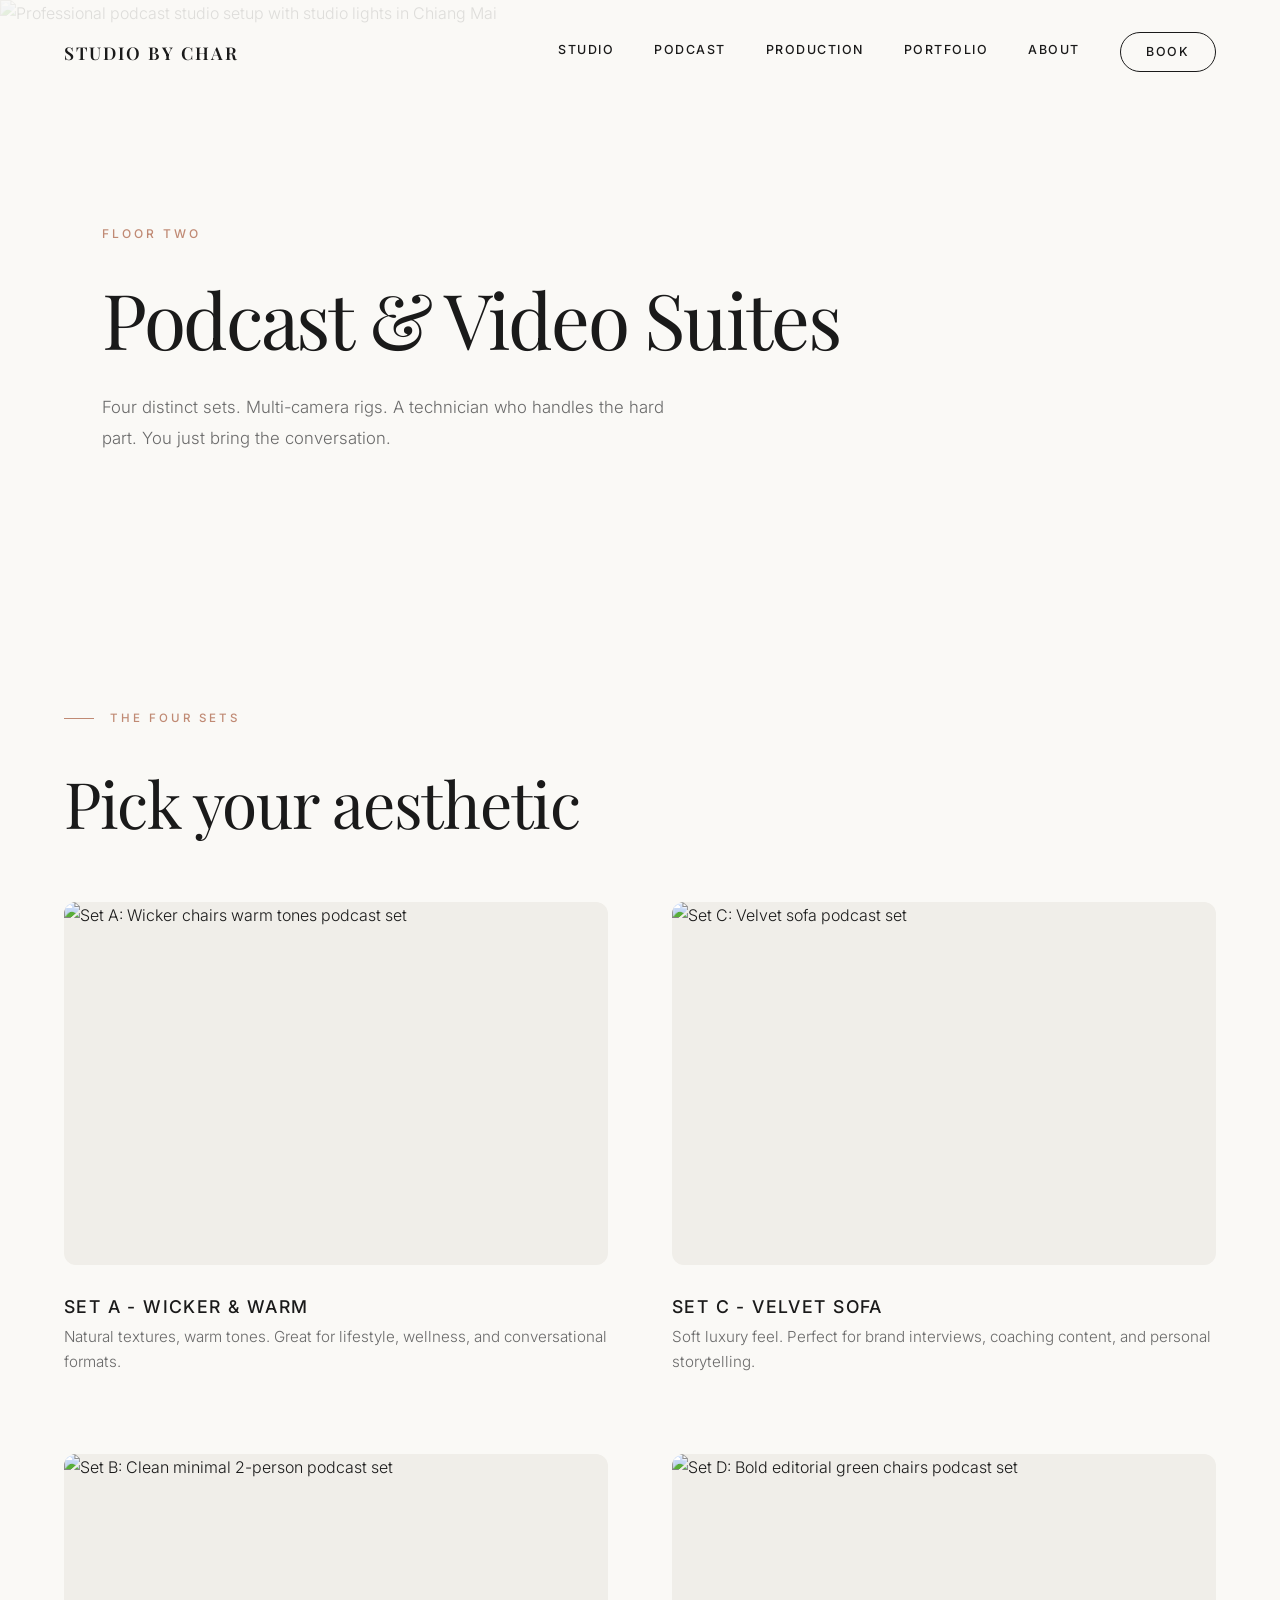
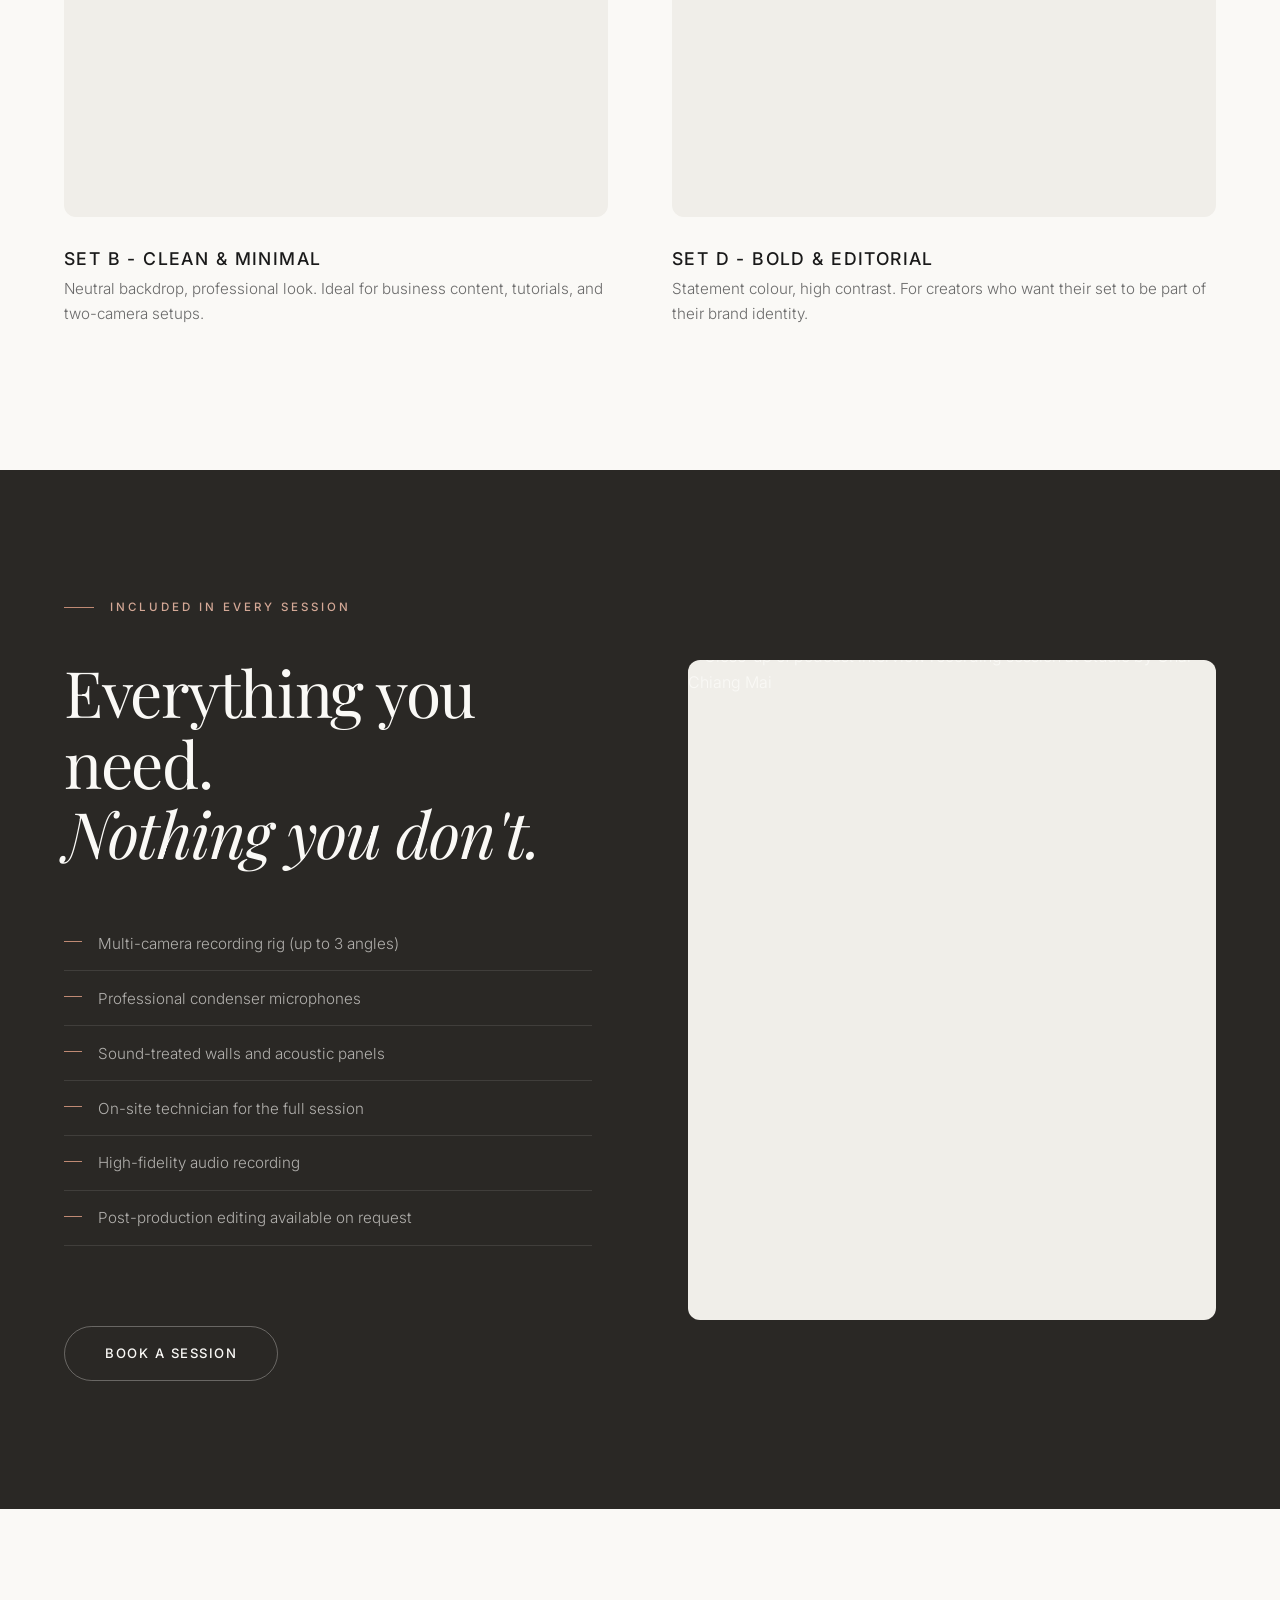
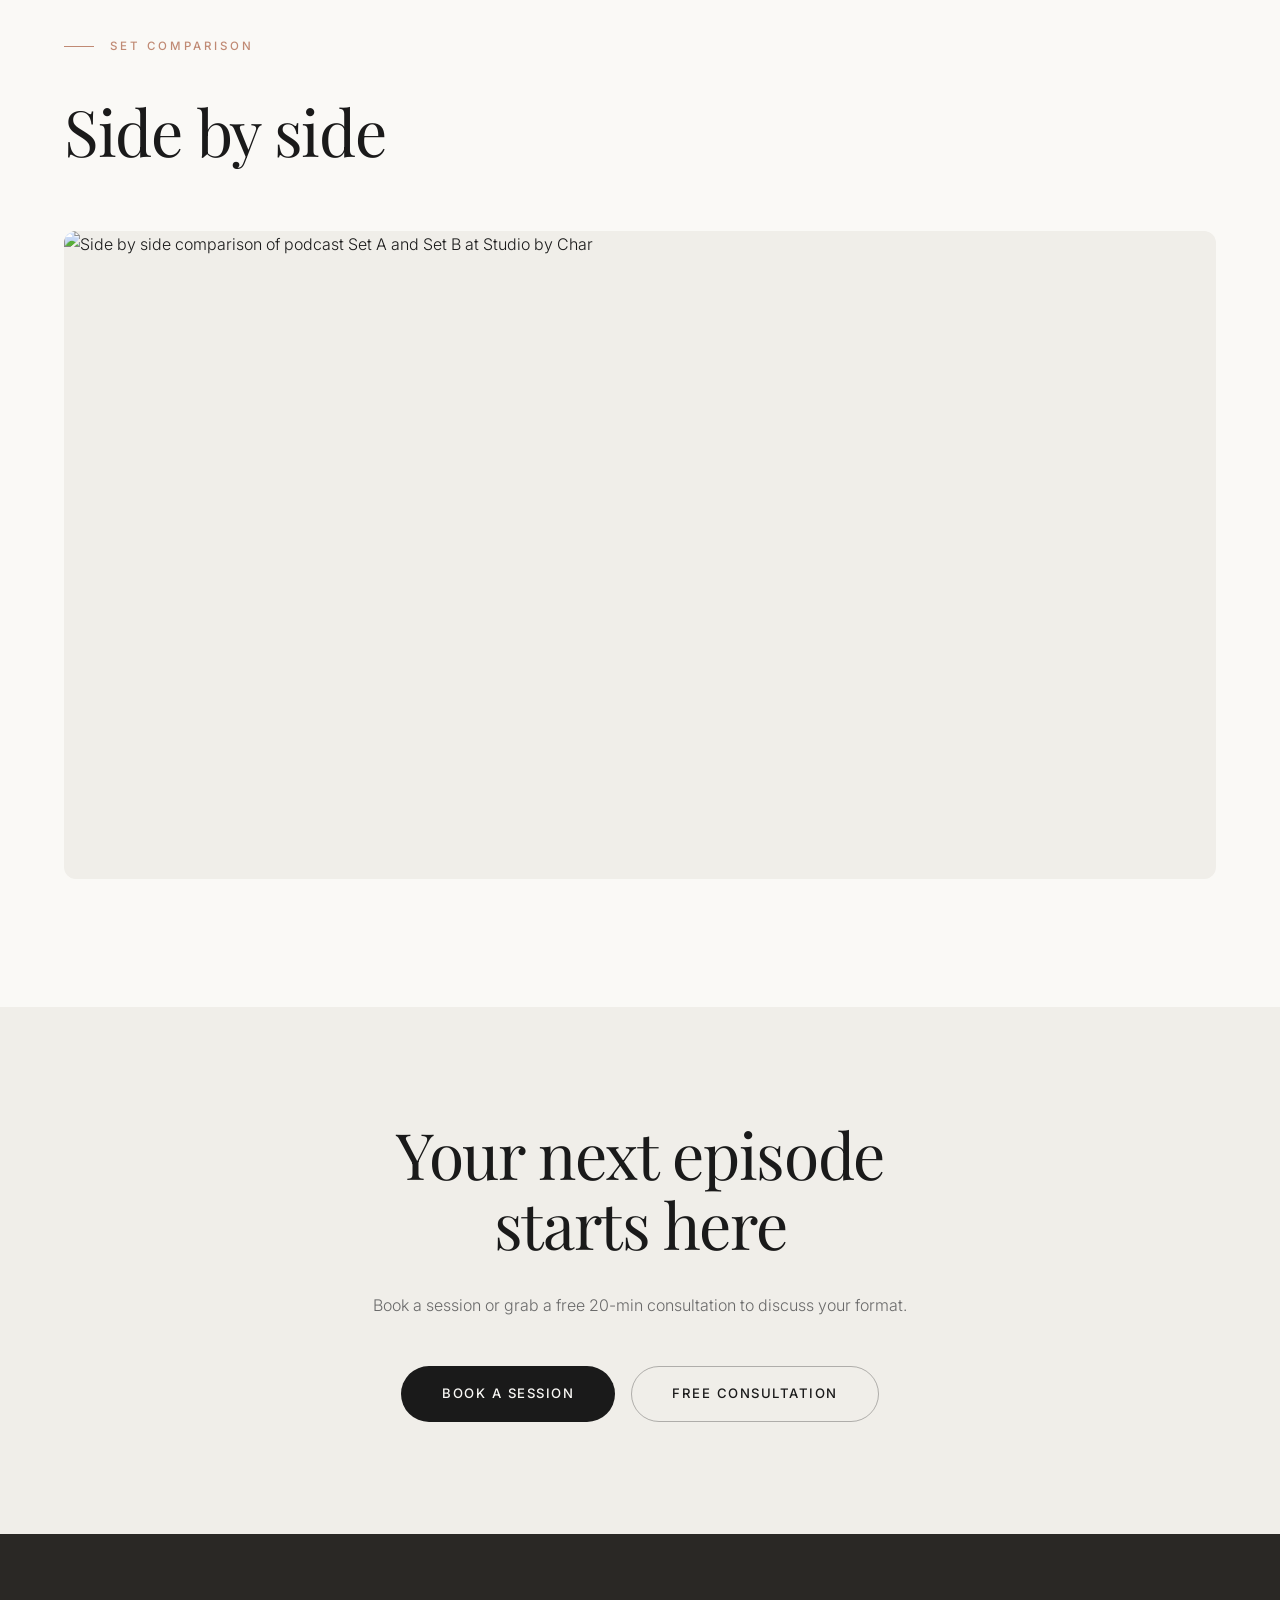
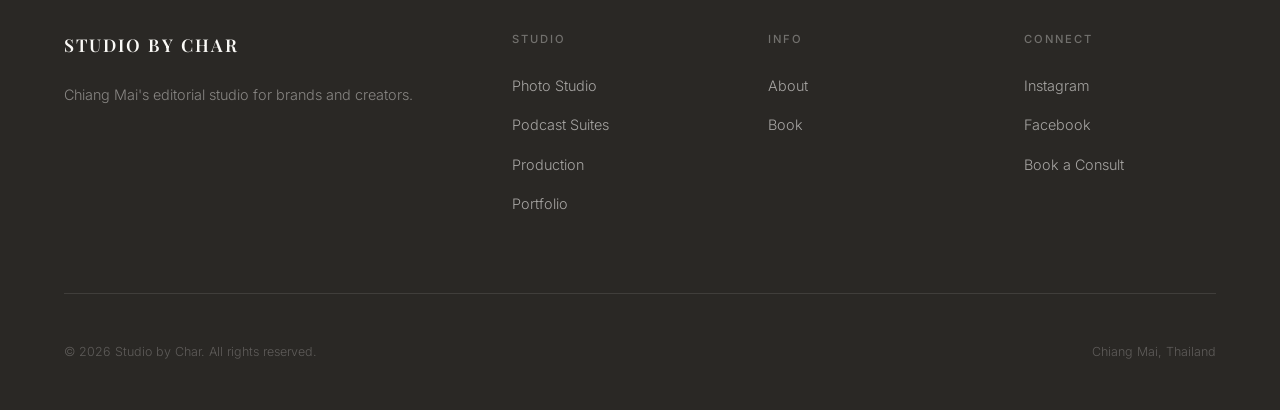
==== pages/podcast-video.html @ 9c03d0d6 "feat: initial studio setup with style and page updates - Enhance CSS styling and visual refinements " ====
<!DOCTYPE html>
<html lang="en">
<head>
    <meta charset="UTF-8">
    <meta name="viewport" content="width=device-width, initial-scale=1.0">
    <title>Podcast Studio Rental Chiang Mai | Studio by Char</title>
    <meta name="description" content="Rent a professional podcast studio in Chiang Mai. Four distinct multi-camera sets, sound-treated rooms, on-site technician. Walk in and record your next episode.">
    <link rel="canonical" href="https://studiobychar.com/pages/podcast-video.html" />
    <meta property="og:title" content="Podcast Studio Rental Chiang Mai | Studio by Char" />
    <meta property="og:description" content="Four distinct multi-camera podcast sets in Chiang Mai. Sound-treated, technician on-site. Walk in and record." />
    <meta property="og:image" content="https://studiobychar.com/images/studiobychar%20studio%20by%20char%20podcast%20setup%20studio%20lights.webp" />
    <meta property="og:url" content="https://studiobychar.com/pages/podcast-video.html" />
    <meta name="twitter:card" content="summary_large_image" />

    <link rel="preconnect" href="https://fonts.googleapis.com">
    <link rel="preconnect" href="https://fonts.gstatic.com" crossorigin>
    <link rel="stylesheet" href="https://fonts.googleapis.com/css2?family=Playfair+Display:ital,wght@0,400;0,500;0,600;0,700;1,400;1,500;1,600&family=Inter:wght@300;400;500;600&display=swap">
    <link rel="stylesheet" href="../css/style.css">
    <link rel="stylesheet" href="../css/chaty-front.min.css">
    <script defer src='https://static.cloudflareinsights.com/beacon.min.js' data-cf-beacon='{"token": "REPLACE_WITH_TOKEN"}'></script>
</head>
<body>

<header id="main-header">
    <div class="container">
        <a href="../index.html" class="logo">Studio by Char</a>
        <button class="hamburger" aria-label="Toggle Navigation" aria-expanded="false">
            <span class="bar"></span><span class="bar"></span><span class="bar"></span>
        </button>
        <nav>
            <a href="studio.html">Studio</a>
            <a href="podcast-video.html">Podcast</a>
            <a href="production-services.html">Production</a>
            <a href="portfolio.html">Portfolio</a>
            <a href="about.html">About</a>
            <a href="book.html" class="nav-cta">Book</a>
        </nav>
    </div>
</header>

<main>

    <!-- Hero -->
    <section class="hero-inner">
        <div class="hero-inner-bg">
            <img src="../images/studiobychar studio by char podcast setup studio lights.webp"
                 alt="Professional podcast studio setup with studio lights in Chiang Mai" width="1920" height="1080">
        </div>
        <div class="container">
            <span class="hero-eyebrow" data-reveal>Floor Two</span>
            <h1 data-reveal>Podcast &amp; Video Suites</h1>
            <p class="muted mt-2" style="max-width:580px; font-size:1.05rem; line-height:1.8;" data-reveal>
                Four distinct sets. Multi-camera rigs. A technician who handles the hard part. You just bring the conversation.
            </p>
        </div>
    </section>

    <!-- Sets overview -->
    <section>
        <div class="container">
            <div class="section-label" data-reveal><span>The Four Sets</span></div>
            <h2 class="mb-4" data-reveal>Pick your aesthetic</h2>
            <div class="grid-2 stagger-children" style="align-items:start; gap:4rem;">
                <div>
                    <div class="img-wrap landscape mb-2">
                        <img src="../images/studiobychar studio by char podcast set a wicker chairs.webp"
                             alt="Set A: Wicker chairs warm tones podcast set" width="900" height="600">
                    </div>
                    <h4 style="margin-bottom:0.5rem;">Set A - Wicker & Warm</h4>
                    <p class="muted" style="font-size:0.95rem;">Natural textures, warm tones. Great for lifestyle, wellness, and conversational formats.</p>
                </div>
                <div>
                    <div class="img-wrap landscape mb-2">
                        <img src="../images/studiobychar studio by char podcast on velvet sofa.webp"
                             alt="Set C: Velvet sofa podcast set" width="900" height="600">
                    </div>
                    <h4 style="margin-bottom:0.5rem;">Set C - Velvet Sofa</h4>
                    <p class="muted" style="font-size:0.95rem;">Soft luxury feel. Perfect for brand interviews, coaching content, and personal storytelling.</p>
                </div>
                <div>
                    <div class="img-wrap landscape mb-2">
                        <img src="../images/studiobychar studio by char podcast set b 2 pax.webp"
                             alt="Set B: Clean minimal 2-person podcast set" width="900" height="600">
                    </div>
                    <h4 style="margin-bottom:0.5rem;">Set B - Clean & Minimal</h4>
                    <p class="muted" style="font-size:0.95rem;">Neutral backdrop, professional look. Ideal for business content, tutorials, and two-camera setups.</p>
                </div>
                <div>
                    <div class="img-wrap landscape mb-2">
                        <img src="../images/studiobychar studio by char podcast set d 2 pax green chairs.webp"
                             alt="Set D: Bold editorial green chairs podcast set" width="900" height="600">
                    </div>
                    <h4 style="margin-bottom:0.5rem;">Set D - Bold & Editorial</h4>
                    <p class="muted" style="font-size:0.95rem;">Statement colour, high contrast. For creators who want their set to be part of their brand identity.</p>
                </div>
            </div>
        </div>
    </section>

    <!-- What's included. Warm dark section -->
    <section class="bg-dark">
        <div class="container">
            <div class="grid-2" style="gap:6rem;">
                <div data-reveal="left">
                    <div class="section-label"><span style="color:var(--accent-lt);">Included in every session</span></div>
                    <h2 style="color:var(--text-inv);">Everything you need.<br><em class="italic">Nothing you don't.</em></h2>
                    <ul class="feature-list mt-3">
                        <li style="border-color:rgba(255,255,255,0.1); color:rgba(250,249,246,0.65);">Multi-camera recording rig (up to 3 angles)</li>
                        <li style="border-color:rgba(255,255,255,0.1); color:rgba(250,249,246,0.65);">Professional condenser microphones</li>
                        <li style="border-color:rgba(255,255,255,0.1); color:rgba(250,249,246,0.65);">Sound-treated walls and acoustic panels</li>
                        <li style="border-color:rgba(255,255,255,0.1); color:rgba(250,249,246,0.65);">On-site technician for the full session</li>
                        <li style="border-color:rgba(255,255,255,0.1); color:rgba(250,249,246,0.65);">High-fidelity audio recording</li>
                        <li style="border-color:rgba(255,255,255,0.1); color:rgba(250,249,246,0.65);">Post-production editing available on request</li>
                    </ul>
                    <a href="book.html" class="btn btn-ghost mt-3">Book a Session</a>
                </div>
                <div class="img-wrap parallax-img portrait" data-reveal="right">
                    <img src="../images/studiobychar studio by char podcast interview closeup.webp"
                         alt="Close-up of podcast interview recording session at Studio by Char Chiang Mai" width="800" height="1000">
                </div>
            </div>
        </div>
    </section>

    <!-- Social proof / set comparison -->
    <section>
        <div class="container">
            <div class="section-label" data-reveal><span>Set Comparison</span></div>
            <h2 class="mb-4" data-reveal>Side by side</h2>
            <div class="img-wrap cinematic" data-reveal="scale">
                <img src="../images/studiobychar studio by char podcast set comparison a vs b.webp"
                     alt="Side by side comparison of podcast Set A and Set B at Studio by Char"
                     width="1600" height="900">
            </div>
        </div>
    </section>

    <!-- CTA -->
    <section class="bg-soft" style="padding: 7rem 0;">
        <div class="container text-center">
            <h2 data-reveal>Your next episode<br>starts here</h2>
            <p class="muted mt-2 mb-3" data-reveal>Book a session or grab a free 20-min consultation to discuss your format.</p>
            <div class="stagger-children" style="display:flex; gap:1rem; justify-content:center; flex-wrap:wrap;">
                <a href="book.html" class="btn btn-primary">Book a Session</a>
                <a href="https://calendly.com/shotbychar/20min" target="_blank" rel="noopener" class="btn btn-outline">Free Consultation</a>
            </div>
        </div>
    </section>

</main>

<footer>
    <div class="container">
        <div class="footer-grid">
            <div>
                <span class="footer-logo">Studio by Char</span>
                <p>Chiang Mai's editorial studio for brands and creators.</p>
            </div>
            <div>
                <div class="footer-heading">Studio</div>
                <ul class="footer-links">
                    <li><a href="studio.html">Photo Studio</a></li>
                    <li><a href="podcast-video.html">Podcast Suites</a></li>
                    <li><a href="production-services.html">Production</a></li>
                    <li><a href="portfolio.html">Portfolio</a></li>
                </ul>
            </div>
            <div>
                <div class="footer-heading">Info</div>
                <ul class="footer-links">
                    <li><a href="about.html">About</a></li>
                    <li><a href="book.html">Book</a></li>
                </ul>
            </div>
            <div>
                <div class="footer-heading">Connect</div>
                <ul class="footer-links">
                    <li><a href="https://www.instagram.com/studioby.char" target="_blank" rel="noopener">Instagram</a></li>
                    <li><a href="https://www.facebook.com/share/1BsJcmAYLn" target="_blank" rel="noopener">Facebook</a></li>
                    <li><a href="book.html">Book a Consult</a></li>
                </ul>
            </div>
        </div>
        <div class="footer-bottom">
            <span>&copy; 2026 Studio by Char. All rights reserved.</span>
            <span>Chiang Mai, Thailand</span>
        </div>
    </div>
</footer>

<script src="../scripts/main.js"></script>
<script src="../scripts/chaty-widget.js"></script>
</body>
</html>
---- css/style.css ----
/* ==========================================================================
   Studio by Char - Editorial Design System 2026
   ========================================================================== */

@import url('https://fonts.googleapis.com/css2?family=Playfair+Display:ital,wght@0,400;0,500;0,600;0,700;1,400;1,500;1,600&family=Inter:wght@300;400;500;600&display=swap');

:root {
    --bg:        #FAF9F6;
    --bg-soft:   #F0EEE9;
    --bg-dark:   #2a2825;
    --text:      #1a1a1a;
    --text-inv:  #FAF9F6;
    --muted:     #6a6a6a;
    --accent:    #C08A74;
    --accent-lt: #d4a896;
    --border:    #e2dfd9;
    --border-dk: rgba(255,255,255,0.1);

    --f-head: 'Playfair Display', serif;
    --f-body: 'Inter', sans-serif;

    --r-sm:  6px;
    --r-md:  12px;
    --r-lg:  24px;
    --r-btn: 30px;

    --ease: cubic-bezier(0.16, 1, 0.3, 1);
    --t-fast: 0.3s var(--ease);
    --t-med:  0.6s var(--ease);
    --t-slow: 1s var(--ease);
}

/* Reset */
*, *::before, *::after { margin: 0; padding: 0; box-sizing: border-box; }

html { scroll-behavior: smooth; }

body {
    font-family: var(--f-body);
    font-weight: 300;
    color: var(--text);
    background: var(--bg);
    line-height: 1.65;
    -webkit-font-smoothing: antialiased;
    overflow-x: hidden;
}

/* ==========================================================================
   Typography
   ========================================================================== */
h1, h2, h3, h4, h5, h6 {
    font-family: var(--f-head);
    font-weight: 400;
    line-height: 1.1;
    color: var(--text);
}

h1 { font-size: clamp(3.5rem, 8vw, 7rem); letter-spacing: -0.03em; }
h2 { font-size: clamp(2.2rem, 5vw, 4rem); letter-spacing: -0.02em; }
h3 { font-size: clamp(1.6rem, 3vw, 2.4rem); }
h4 { font-family: var(--f-body); font-size: 1.1rem; font-weight: 500; letter-spacing: 0.08em; text-transform: uppercase; }

p { margin-bottom: 1rem; }

a { color: inherit; text-decoration: none; transition: color var(--t-fast); }
a:hover { color: var(--accent); }

img { max-width: 100%; height: auto; display: block; }

.serif  { font-family: var(--f-head); }
.italic { font-style: italic; }
.muted  { color: var(--muted); }
.upper  { text-transform: uppercase; letter-spacing: 0.1em; font-size: 0.8rem; font-weight: 500; }
.text-center { text-align: center; }
.text-inv { color: var(--text-inv); }

/* ==========================================================================
   Layout
   ========================================================================== */
.container {
    max-width: 1280px;
    margin: 0 auto;
    padding: 0 5%;
}

.container-narrow {
    max-width: 800px;
    margin: 0 auto;
    padding: 0 5%;
}

section { padding: 8rem 0; }

.bg-soft { background: var(--bg-soft); }
.bg-dark { background: var(--bg-dark); color: var(--text-inv); }
.bg-dark h1, .bg-dark h2, .bg-dark h3, .bg-dark h4 { color: var(--text-inv); }
.bg-dark .muted { color: rgba(250,249,246,0.5); }
.bg-dark a:hover { color: var(--accent-lt); }

/* Grids */
.grid-2 {
    display: grid;
    grid-template-columns: repeat(2, 1fr);
    gap: 5rem;
    align-items: center;
}

.grid-2-asym {
    display: grid;
    grid-template-columns: 1fr 1.4fr;
    gap: 5rem;
    align-items: center;
}

.grid-3 {
    display: grid;
    grid-template-columns: repeat(3, 1fr);
    gap: 3rem;
}

.grid-4 {
    display: grid;
    grid-template-columns: repeat(4, 1fr);
    gap: 2rem;
}

.grid-masonry {
    columns: 3;
    column-gap: 1.5rem;
}

.grid-masonry .masonry-item {
    break-inside: avoid;
    margin-bottom: 1.5rem;
    overflow: hidden;
    border-radius: var(--r-md);
}

/* Spacing helpers */
.mb-1 { margin-bottom: 1rem !important; }
.mb-2 { margin-bottom: 2rem !important; }
.mb-3 { margin-bottom: 3rem !important; }
.mb-4 { margin-bottom: 4rem !important; }
.mt-1 { margin-top: 1rem !important; }
.mt-2 { margin-top: 2rem !important; }
.mt-3 { margin-top: 3rem !important; }

/* ==========================================================================
   Header & Nav
   ========================================================================== */
#main-header {
    position: fixed;
    top: 0; left: 0;
    width: 100%;
    z-index: 200;
    padding: 2rem 0;
    transition: padding var(--t-med), background var(--t-med), border-color var(--t-med);
    border-bottom: 1px solid transparent;
}

#main-header.scrolled {
    padding: 1rem 0;
    background: rgba(250,249,246,0.96);
    backdrop-filter: blur(12px);
    border-bottom: 1px solid var(--border);
}

#main-header .container {
    display: flex;
    justify-content: space-between;
    align-items: center;
}

.logo {
    font-family: var(--f-head);
    font-size: 1.1rem;
    font-weight: 600;
    letter-spacing: 2px;
    text-transform: uppercase;
}

nav { display: flex; gap: 2.5rem; align-items: center; }

nav a {
    font-size: 0.78rem;
    text-transform: uppercase;
    letter-spacing: 1.5px;
    font-weight: 500;
    position: relative;
    padding-bottom: 3px;
}

nav a::after {
    content: '';
    position: absolute;
    bottom: 0; left: 0;
    width: 0; height: 1px;
    background: var(--accent);
    transition: width var(--t-fast);
}

nav a:hover::after { width: 100%; }
nav a:hover { color: var(--text); }

.nav-cta {
    border: 1px solid var(--text);
    padding: 0.55rem 1.6rem;
    border-radius: var(--r-btn);
    font-size: 0.78rem;
    text-transform: uppercase;
    letter-spacing: 1.5px;
    font-weight: 500;
    transition: background var(--t-fast), color var(--t-fast);
}

.nav-cta:hover { background: var(--text); color: var(--bg); }
.nav-cta::after { display: none !important; }

/* Mobile hamburger */
.hamburger {
    display: none;
    flex-direction: column;
    gap: 5px;
    background: none;
    border: none;
    cursor: pointer;
    z-index: 201;
    padding: 4px;
}

.hamburger .bar {
    width: 24px; height: 1.5px;
    background: var(--text);
    transition: all var(--t-fast);
    display: block;
}

/* ==========================================================================
   Buttons
   ========================================================================== */
.btn {
    display: inline-flex;
    align-items: center;
    gap: 0.6rem;
    padding: 1rem 2.5rem;
    border-radius: var(--r-btn);
    font-family: var(--f-body);
    font-size: 0.82rem;
    font-weight: 500;
    text-transform: uppercase;
    letter-spacing: 1.5px;
    cursor: pointer;
    transition: all var(--t-fast);
    border: 1px solid transparent;
    white-space: nowrap;
}

.btn-primary { background: var(--text); color: var(--bg); }
.btn-primary:hover { background: var(--accent); color: #fff; transform: translateY(-2px); }

.btn-outline { border-color: rgba(26,26,26,0.3); color: var(--text); }
.btn-outline:hover { border-color: var(--text); background: var(--text); color: var(--bg); transform: translateY(-2px); }

.btn-ghost { border-color: rgba(250,249,246,0.3); color: var(--text-inv); }
.btn-ghost:hover { background: rgba(250,249,246,0.1); border-color: rgba(250,249,246,0.6); transform: translateY(-2px); }

.btn-accent { background: var(--accent); color: #fff; }
.btn-accent:hover { background: #a8705a; transform: translateY(-2px); }

/* ==========================================================================
   Image containers
   ========================================================================== */
.img-wrap {
    overflow: hidden;
    border-radius: var(--r-md);
    background: var(--bg-soft);
}

.img-wrap img {
    width: 100%; height: 100%;
    object-fit: cover;
    transition: transform 0.9s var(--ease);
}

.img-wrap:hover img { transform: scale(1.04); }

.portrait  { aspect-ratio: 4/5; }
.landscape { aspect-ratio: 3/2; }
.square    { aspect-ratio: 1/1; }
.cinematic { aspect-ratio: 16/9; }
.tall      { aspect-ratio: 2/3; }

/* Full bleed image break */
.img-full {
    width: 100%;
    height: 65vh;
    overflow: hidden;
    position: relative;
}

.img-full img {
    width: 100%; height: 100%;
    object-fit: cover;
}

/* ==========================================================================
   Hero - Homepage
   ========================================================================== */
.hero-home {
    min-height: 100vh;
    display: grid;
    grid-template-columns: 1fr 1fr;
    align-items: stretch;
    position: relative;
    padding-top: 80px;
}

.hero-home-left {
    display: flex;
    flex-direction: column;
    justify-content: center;
    padding: 6rem 5% 6rem calc(8% + 40px);
    position: relative;
    z-index: 2;
}

.hero-home-right {
    position: relative;
    overflow: hidden;
}

.hero-home-right img {
    width: 100%; height: 100%;
    object-fit: cover;
}

.hero-eyebrow {
    font-family: var(--f-body);
    font-size: 0.75rem;
    font-weight: 500;
    text-transform: uppercase;
    letter-spacing: 3px;
    color: var(--accent);
    margin-bottom: 2rem;
    display: block;
}

.hero-home h1 {
    font-size: clamp(3.5rem, 6vw, 6rem);
    line-height: 1.0;
    margin-bottom: 2.5rem;
}

.hero-home h1 em {
    font-style: italic;
    color: var(--accent);
}

.hero-scroll-hint {
    position: absolute;
    bottom: 3rem;
    left: calc(8% + 40px);
    display: flex;
    align-items: center;
    gap: 1rem;
    font-size: 0.72rem;
    text-transform: uppercase;
    letter-spacing: 2px;
    color: var(--muted);
}

.hero-scroll-hint::before {
    content: '';
    width: 40px; height: 1px;
    background: var(--accent);
}

/* ==========================================================================
   Hero - Inner Pages
   ========================================================================== */
.hero-inner {
    padding: 14rem 0 7rem calc(0% + 40px);
    position: relative;
    overflow: hidden;
}

.hero-inner-bg {
    position: absolute;
    inset: 0;
    z-index: 0;
}

.hero-inner-bg img {
    width: 100%; height: 100%;
    object-fit: cover;
    opacity: 0.12;
}

.hero-inner .container { position: relative; z-index: 1; }

.hero-inner h1 { font-size: clamp(3rem, 6vw, 5.5rem); }

/* ==========================================================================
   Editorial Components
   ========================================================================== */
.editorial-pull {
    font-family: var(--f-head);
    font-size: clamp(1.4rem, 2.5vw, 2rem);
    font-style: italic;
    line-height: 1.4;
    color: var(--text);
    border-left: 2px solid var(--accent);
    padding-left: 1.5rem;
    margin: 2.5rem 0;
}

.section-label {
    display: flex;
    align-items: center;
    gap: 1rem;
    margin-bottom: 2.5rem;
}

.section-label::before {
    content: '';
    width: 30px; height: 1px;
    background: var(--accent);
}

.section-label span {
    font-size: 0.72rem;
    text-transform: uppercase;
    letter-spacing: 3px;
    color: var(--accent);
    font-weight: 500;
}

/* Stats row */
.stats-row {
    display: grid;
    grid-template-columns: repeat(4, 1fr);
    gap: 2rem;
    padding: 5rem 0;
    border-top: 1px solid var(--border);
    border-bottom: 1px solid var(--border);
}

.stat-item { text-align: center; }

.stat-number {
    font-family: var(--f-head);
    font-size: clamp(2.5rem, 5vw, 4rem);
    font-weight: 600;
    line-height: 1;
    margin-bottom: 0.5rem;
    color: var(--text);
}

.stat-label {
    font-size: 0.72rem;
    text-transform: uppercase;
    letter-spacing: 2px;
    color: var(--muted);
}

/* Feature list */
.feature-list { list-style: none; margin: 2rem 0; }

.feature-list li {
    padding: 0.9rem 0;
    border-bottom: 1px solid var(--border);
    display: flex;
    align-items: flex-start;
    gap: 1rem;
    font-size: 0.95rem;
    color: var(--muted);
}

.feature-list li::before {
    content: '';
    width: 18px; height: 1px;
    background: var(--accent);
    margin-top: 0.65rem;
    flex-shrink: 0;
}

/* Service cards */
.service-card {
    padding: 2.5rem;
    border: 1px solid var(--border);
    border-radius: var(--r-md);
    transition: border-color var(--t-fast), box-shadow var(--t-fast), transform var(--t-fast);
}

.service-card:hover {
    border-color: var(--accent);
    box-shadow: 0 20px 50px rgba(0,0,0,0.06);
    transform: translateY(-4px);
}

.service-card .service-num {
    font-family: var(--f-head);
    font-size: 2.8rem;
    font-weight: 600;
    color: var(--border);
    line-height: 1;
    margin-bottom: 1.5rem;
    transition: color var(--t-fast);
}

.service-card:hover .service-num { color: var(--accent); }

/* ==========================================================================
   Bento Grid (Homepage "What gets made here")
   ========================================================================== */
.bento-grid {
    display: grid;
    grid-template-columns: 2fr 1fr 1fr;
    grid-template-rows: 280px 220px;
    gap: 0.75rem;
    border-radius: var(--r-lg);
    overflow: hidden;
}

.bento-cell {
    border-radius: var(--r-md);
    overflow: hidden;
    position: relative;
}

.bento-cell img {
    position: absolute;
    inset: 0;
    width: 100%;
    height: 100%;
    object-fit: cover;
    transition: transform 0.9s var(--ease);
}

.bento-cell:hover img { transform: scale(1.05); }

/* Cell positions */
.bento-a { grid-column: 1; grid-row: 1 / 3; }   /* tall left */
.bento-b { grid-column: 2; grid-row: 1; }         /* top mid */
.bento-c { grid-column: 3; grid-row: 1; }         /* top right */
.bento-d { grid-column: 2; grid-row: 2; }         /* bottom mid */
.bento-e { grid-column: 3; grid-row: 2; }         /* bottom right */
.bento-f { display: none; }                        /* hidden - reserved for larger breakpoint */

@media (min-width: 1100px) {
    .bento-grid {
        grid-template-columns: 1.8fr 1fr 1fr 1fr;
        grid-template-rows: 260px 200px;
    }
    .bento-a { grid-column: 1; grid-row: 1 / 3; }
    .bento-b { grid-column: 2; grid-row: 1; }
    .bento-c { grid-column: 3; grid-row: 1; }
    .bento-f { display: block; grid-column: 2 / 4; grid-row: 2; }
    .bento-d { grid-column: 4; grid-row: 1; }
    .bento-e { grid-column: 4; grid-row: 2; }
}

@media (max-width: 640px) {
    .bento-grid {
        grid-template-columns: 1fr 1fr;
        grid-template-rows: 200px 160px 160px;
    }
    .bento-a { grid-column: 1 / 3; grid-row: 1; }
    .bento-b { grid-column: 1; grid-row: 2; }
    .bento-c { grid-column: 2; grid-row: 2; }
    .bento-d { grid-column: 1; grid-row: 3; }
    .bento-e { grid-column: 2; grid-row: 3; }
}

/* ==========================================================================
   Portfolio / Gallery
   ========================================================================== */
.gallery-editorial {
    display: grid;
    grid-template-columns: repeat(12, 1fr);
    grid-template-rows: 320px 240px 200px;
    gap: 1rem;
}

.gallery-editorial .g-item {
    overflow: hidden;
    border-radius: var(--r-sm);
    position: relative;
}

.gallery-editorial .g-item img {
    width: 100%; height: 100%;
    object-fit: cover;
    transition: transform 0.9s var(--ease);
    position: absolute;
    inset: 0;
}

.gallery-editorial .g-item:hover img { transform: scale(1.06); }

/* Explicit positions for reliable rendering */
.g-wide    { grid-column: 1 / 9;  grid-row: 1 / 3; }
.g-tall    { grid-column: 9 / 13; grid-row: 1 / 4; }
.g-medium  { grid-column: 1 / 5;  grid-row: 3 / 4; }
.g-small   { grid-column: 5 / 9;  grid-row: 3 / 4; }
.g-feature { grid-column: 1 / 13; grid-row: 1 / 2; }

@media (max-width: 768px) {
    .gallery-editorial {
        grid-template-columns: 1fr 1fr;
        grid-template-rows: auto;
        grid-auto-rows: 200px;
    }
    .g-wide, .g-tall, .g-medium, .g-small, .g-feature {
        grid-column: span 1;
        grid-row: span 1;
    }
}

/* ==========================================================================
   Booking Layout
   ========================================================================== */
.booking-split {
    display: grid;
    grid-template-columns: 1fr 1fr;
    min-height: 90vh;
}

.booking-left {
    background: var(--bg-dark);
    padding: 8rem 6% 8rem calc(6% + 40px);
    display: flex;
    flex-direction: column;
    justify-content: center;
    color: var(--text-inv);
}

.booking-left h2 { color: var(--text-inv); }

.booking-right {
    padding: 8rem 6%;
    background: var(--bg);
    display: flex;
    flex-direction: column;
    justify-content: center;
}

/* Forms */
.form-group { margin-bottom: 1.5rem; }

.form-group label {
    display: block;
    font-size: 0.72rem;
    text-transform: uppercase;
    letter-spacing: 1.5px;
    font-weight: 500;
    color: var(--muted);
    margin-bottom: 0.5rem;
}

.form-control {
    width: 100%;
    padding: 0.9rem 1.2rem;
    background: transparent;
    border: 1px solid var(--border);
    border-radius: var(--r-sm);
    font-family: var(--f-body);
    font-size: 0.95rem;
    color: var(--text);
    transition: border-color var(--t-fast);
    outline: none;
    appearance: none;
}

.form-control:focus { border-color: var(--accent); }

select.form-control { cursor: pointer; }

textarea.form-control { resize: vertical; min-height: 120px; }

/* ==========================================================================
   Footer
   ========================================================================== */
footer {
    background: var(--bg-dark);
    color: var(--text-inv);
    padding: 6rem 0 3rem;
}

.footer-grid {
    display: grid;
    grid-template-columns: 2fr 1fr 1fr 1fr;
    gap: 4rem;
    padding-bottom: 4rem;
    border-bottom: 1px solid var(--border-dk);
    margin-bottom: 3rem;
}

.footer-logo {
    font-family: var(--f-head);
    font-size: 1.1rem;
    font-weight: 600;
    letter-spacing: 2px;
    text-transform: uppercase;
    color: var(--text-inv);
    margin-bottom: 1.5rem;
    display: block;
}

footer p { color: rgba(250,249,246,0.45); font-size: 0.9rem; }

.footer-heading {
    font-family: var(--f-body);
    font-size: 0.7rem;
    text-transform: uppercase;
    letter-spacing: 2px;
    font-weight: 500;
    color: rgba(250,249,246,0.35);
    margin-bottom: 1.5rem;
}

.footer-links { list-style: none; }
.footer-links li { margin-bottom: 0.8rem; }

.footer-links a {
    color: rgba(250,249,246,0.6);
    font-size: 0.9rem;
    transition: color var(--t-fast);
}

.footer-links a:hover { color: var(--accent-lt); }

.footer-bottom {
    display: flex;
    justify-content: space-between;
    align-items: center;
    color: rgba(250,249,246,0.25);
    font-size: 0.78rem;
}

/* ==========================================================================
   Scroll Animations
   ========================================================================== */
[data-reveal] {
    opacity: 0;
    transform: translateY(28px);
    transition: opacity 0.8s var(--ease), transform 0.8s var(--ease);
}

[data-reveal="left"]  { transform: translateX(-28px); }
[data-reveal="right"] { transform: translateX(28px); }
[data-reveal="scale"] { transform: scale(0.96); opacity: 0; }

[data-reveal].revealed {
    opacity: 1;
    transform: none;
}

.stagger-children > * {
    opacity: 0;
    transform: translateY(20px);
    transition: opacity 0.6s var(--ease), transform 0.6s var(--ease);
}

.stagger-children.revealed > *:nth-child(1) { transition-delay: 0s; }
.stagger-children.revealed > *:nth-child(2) { transition-delay: 0.1s; }
.stagger-children.revealed > *:nth-child(3) { transition-delay: 0.2s; }
.stagger-children.revealed > *:nth-child(4) { transition-delay: 0.3s; }
.stagger-children.revealed > *:nth-child(5) { transition-delay: 0.4s; }
.stagger-children.revealed > *:nth-child(6) { transition-delay: 0.5s; }

.stagger-children.revealed > * {
    opacity: 1;
    transform: none;
}

/* Parallax wrapper */
.parallax-img { overflow: hidden; }
.parallax-img img { will-change: transform; }

/* ==========================================================================
   Responsive
   ========================================================================== */
@media (max-width: 1024px) {
    .grid-4 { grid-template-columns: repeat(2, 1fr); }
    .grid-2-asym { grid-template-columns: 1fr; }
    .footer-grid { grid-template-columns: 1fr 1fr; gap: 3rem; }
    .stats-row { grid-template-columns: repeat(2, 1fr); }
    .gallery-editorial { grid-auto-rows: 60px; }
}

@media (max-width: 768px) {
    section { padding: 5rem 0; }
    h1 { font-size: clamp(2.8rem, 10vw, 4rem); }

    .hero-home { grid-template-columns: 1fr; min-height: auto; }
    .hero-home-left { padding: 10rem 5% 4rem; }
    .hero-home-right { height: 65vw; }

    .grid-2, .grid-3 { grid-template-columns: 1fr; gap: 3rem; }
    .grid-masonry { columns: 2; }

    .booking-split { grid-template-columns: 1fr; }
    .booking-left { padding: 8rem 5% 4rem; min-height: auto; }
    .booking-right { padding: 4rem 5% 6rem; }

    .hamburger { display: flex; }

    nav {
        position: fixed;
        top: 0; right: -100%;
        width: 75%;
        height: 100vh;
        background: var(--bg);
        flex-direction: column;
        justify-content: center;
        align-items: center;
        gap: 2rem;
        transition: right var(--t-med);
        box-shadow: -10px 0 40px rgba(0,0,0,0.08);
        z-index: 200;
    }

    nav.open { right: 0; }
    nav a::after { display: none; }

    .footer-grid { grid-template-columns: 1fr; gap: 2.5rem; }
    .footer-bottom { flex-direction: column; gap: 1rem; text-align: center; }
    .gallery-editorial { grid-auto-rows: 50px; }
    .hero-inner { padding: 10rem 0 5rem; }
}

@media (max-width: 480px) {
    .grid-4 { grid-template-columns: 1fr; }
    .grid-masonry { columns: 1; }
    .hero-home-right { height: 80vw; }
    .stats-row { grid-template-columns: repeat(2, 1fr); }
    .gallery-editorial { display: grid; grid-template-columns: 1fr 1fr; grid-auto-rows: auto; }
    .g-wide, .g-tall, .g-medium, .g-small, .g-feature { grid-column: span 1; grid-row: span 1; aspect-ratio: 1; }
}
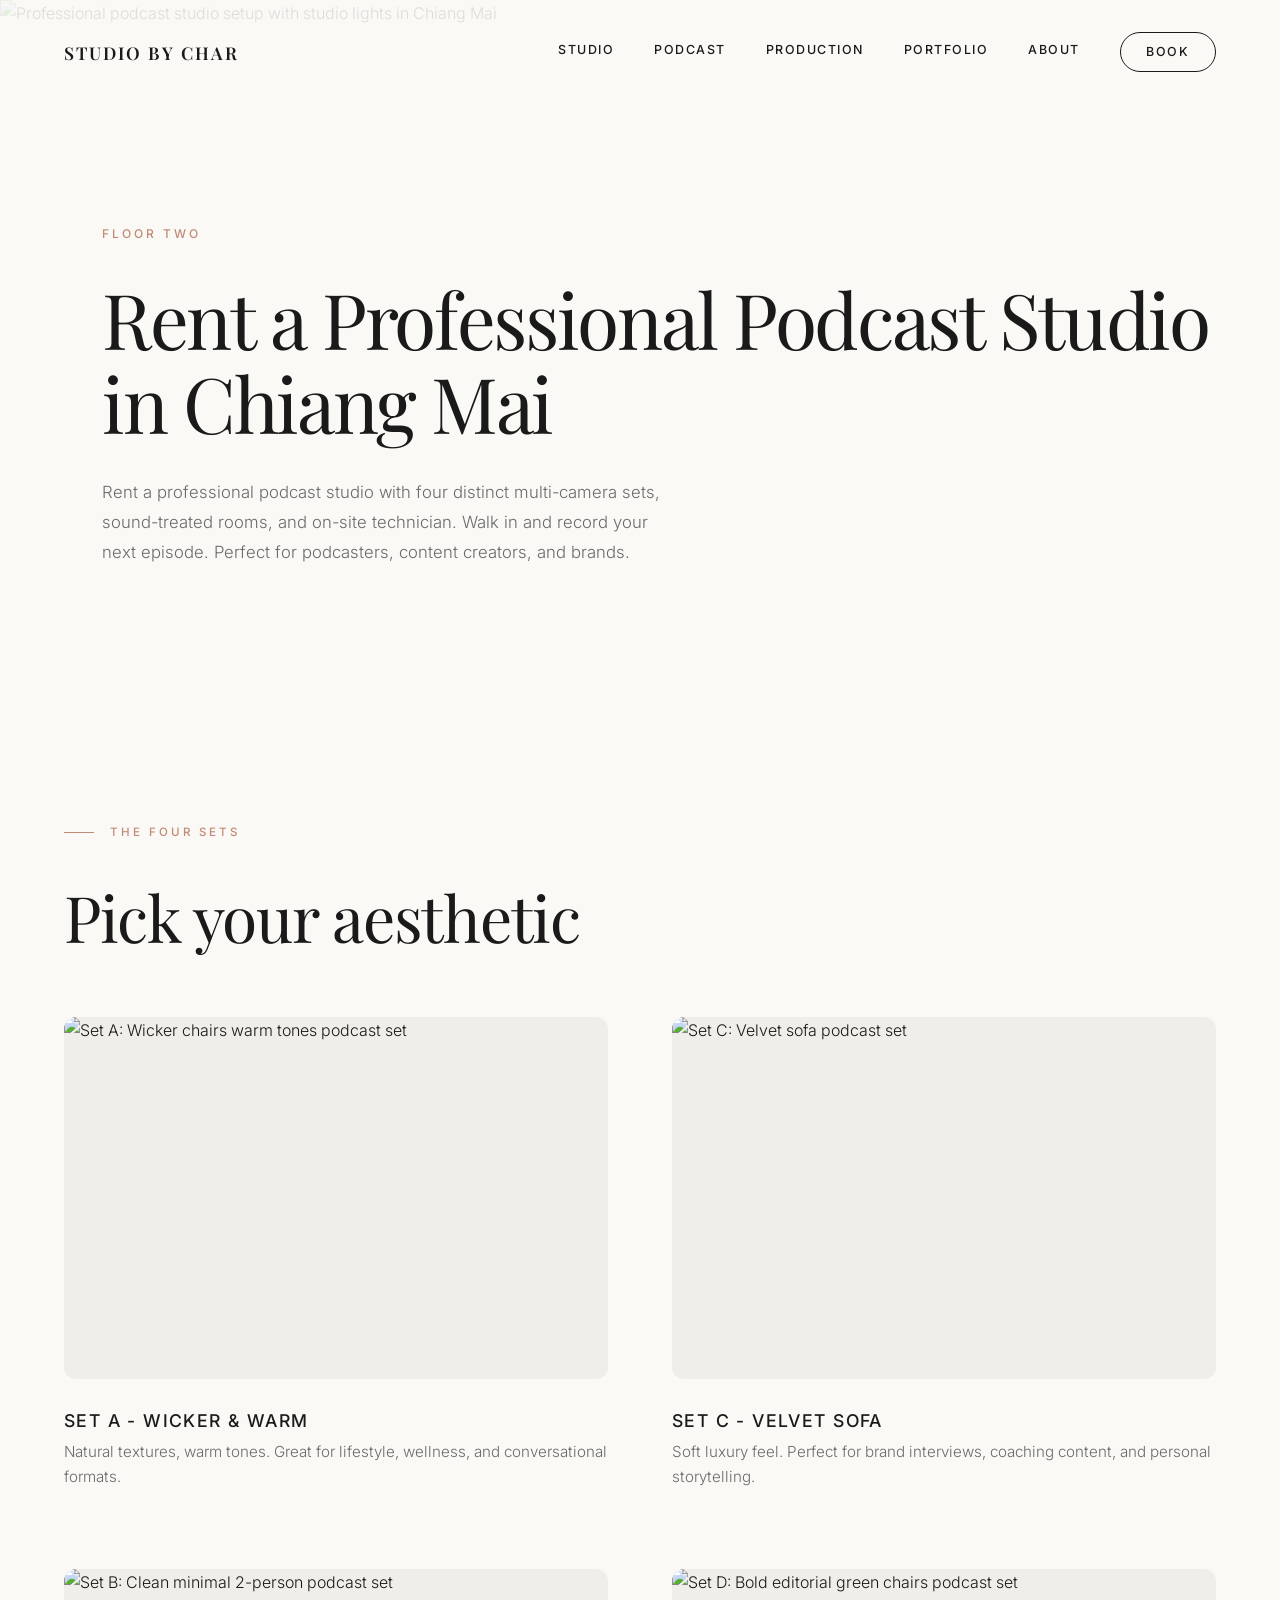
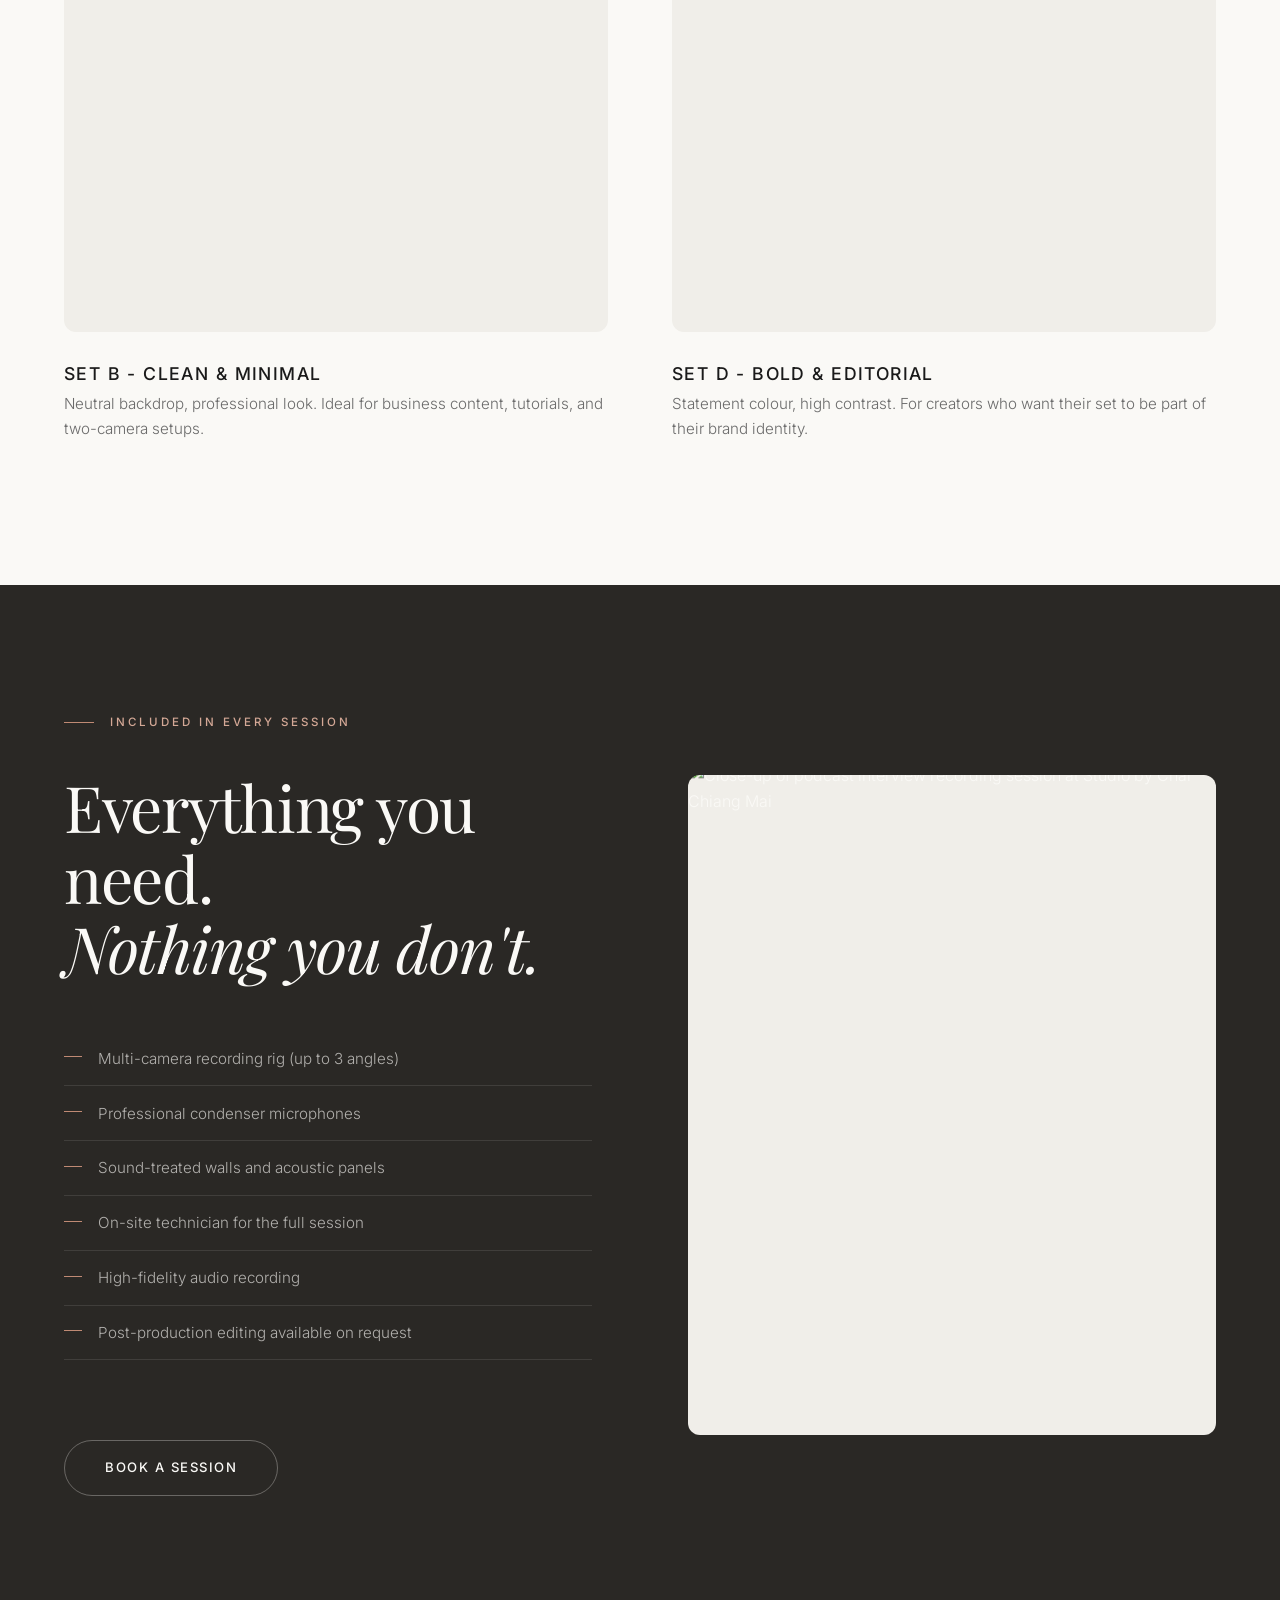
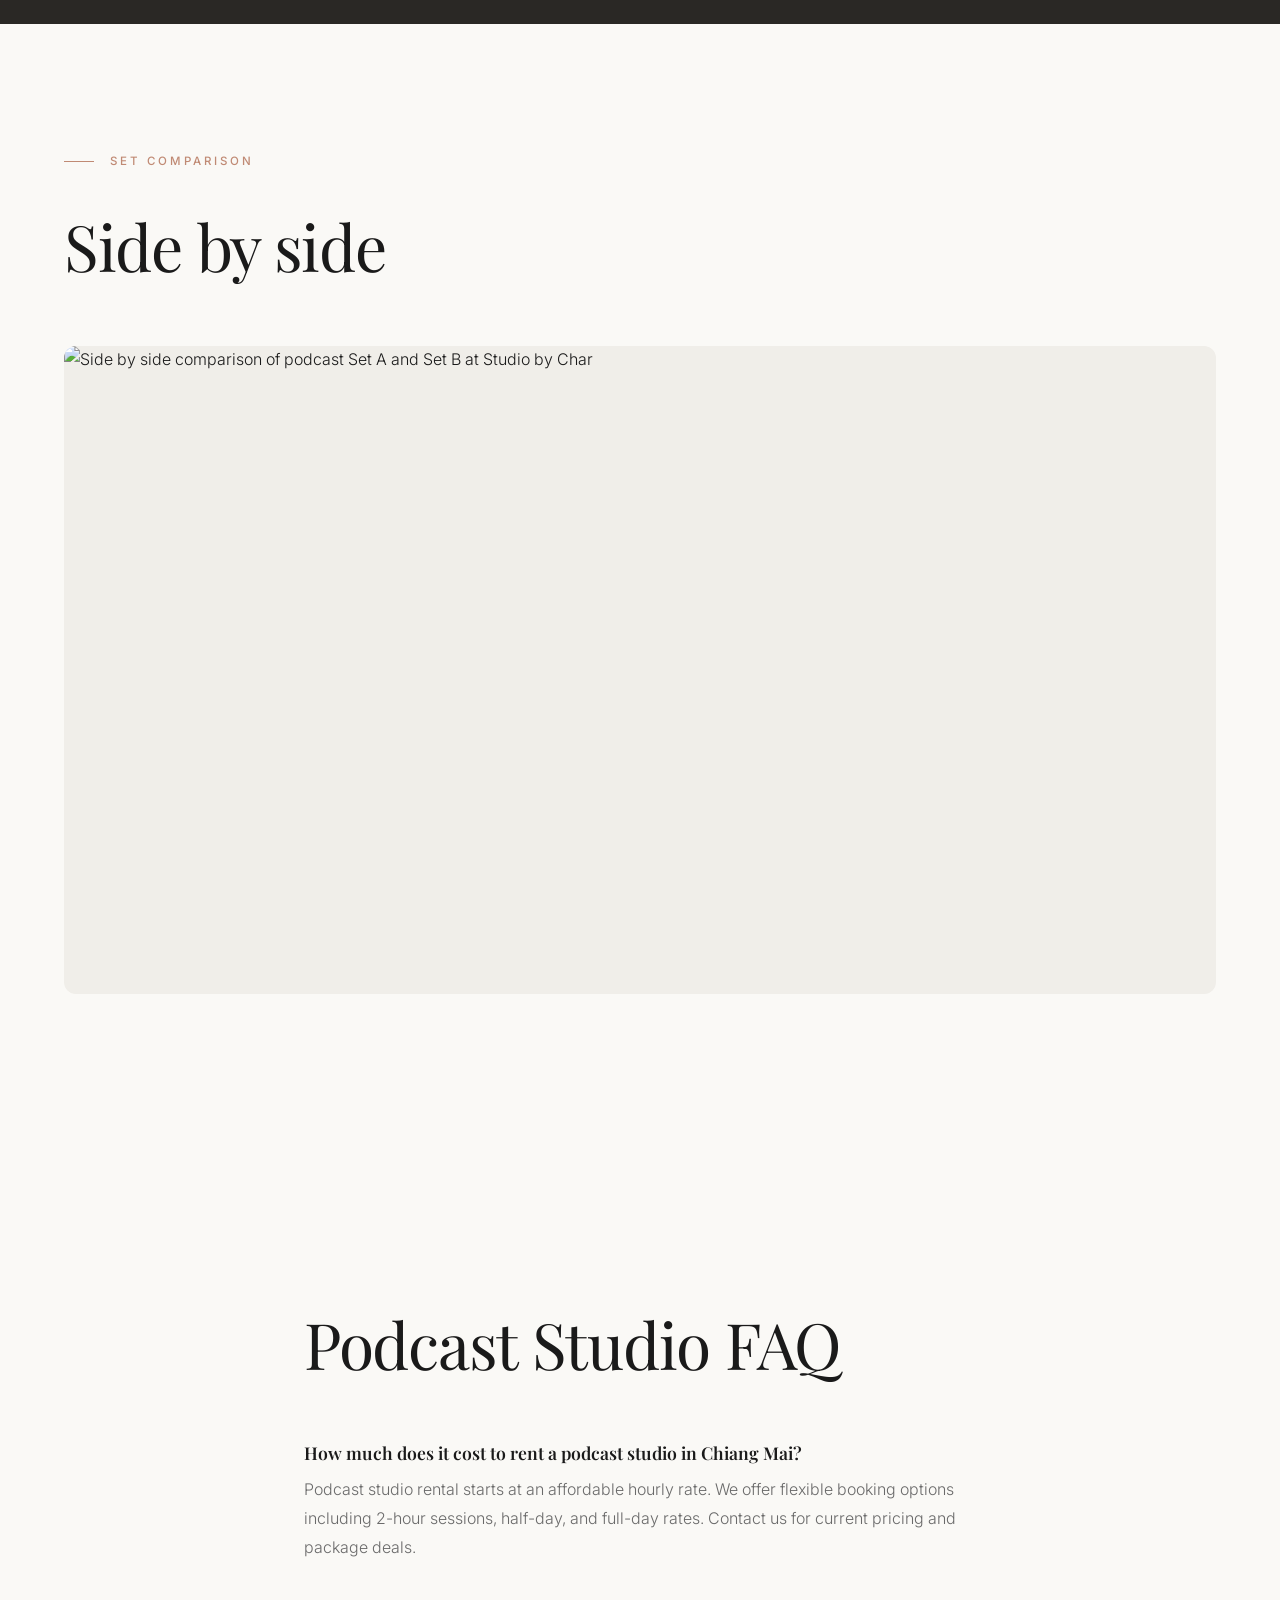
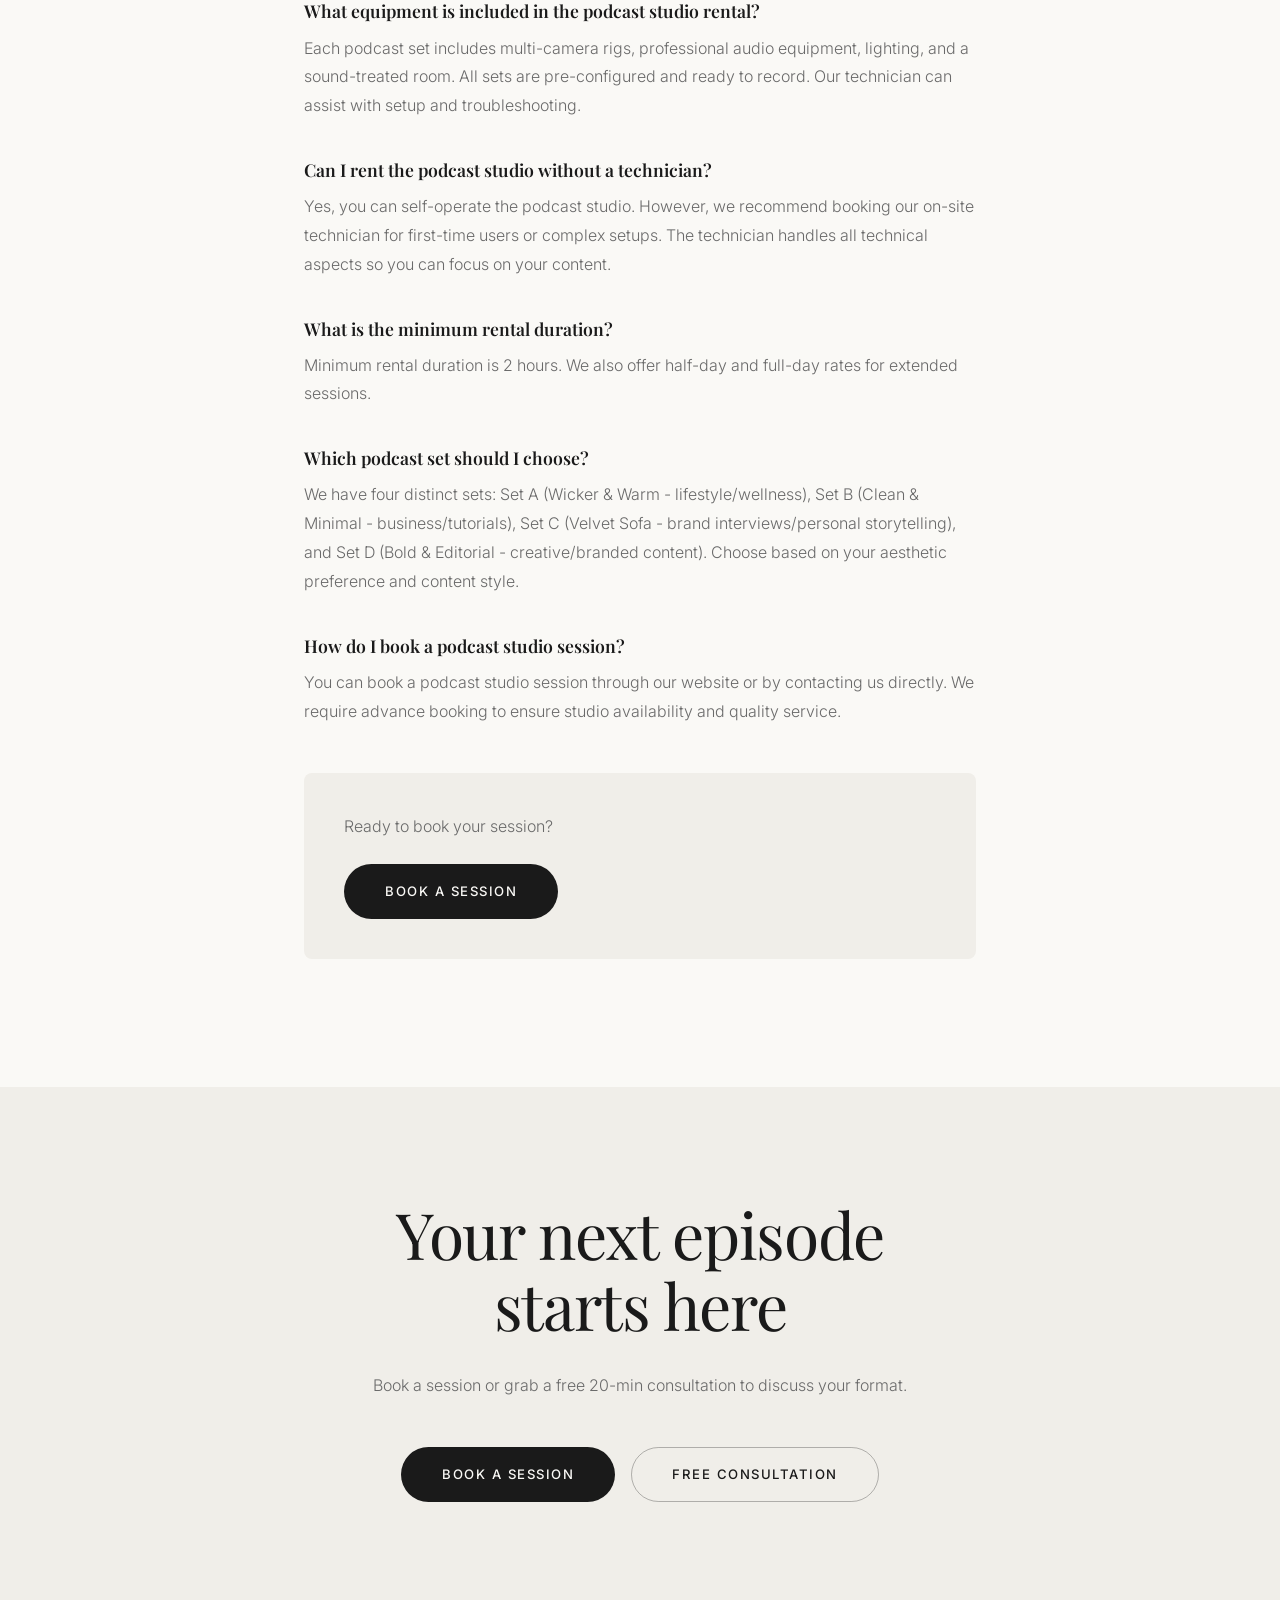
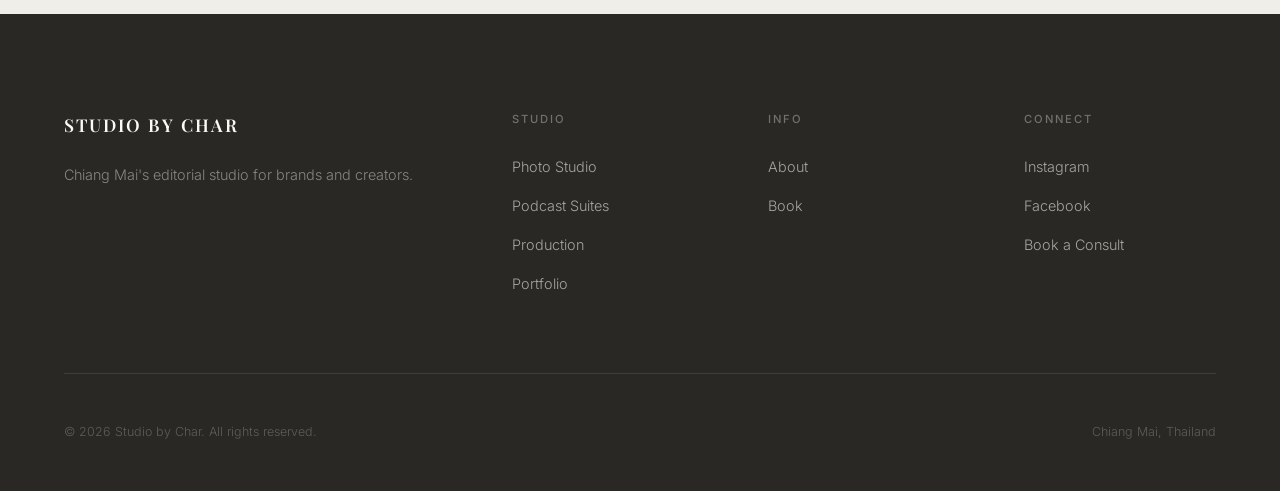
==== commit 0f5dd49c: "SEO optimization: Complete keyword targeting and schema markup - Optimized all title tags with prima" ====
--- a/pages/podcast-video.html
+++ b/pages/podcast-video.html
@@ -3,14 +3,109 @@
 <head>
     <meta charset="UTF-8">
     <meta name="viewport" content="width=device-width, initial-scale=1.0">
-    <title>Podcast Studio Rental Chiang Mai | Studio by Char</title>
-    <meta name="description" content="Rent a professional podcast studio in Chiang Mai. Four distinct multi-camera sets, sound-treated rooms, on-site technician. Walk in and record your next episode.">
+    <title>Rent a Podcast Studio Chiang Mai | 4 Multi-Camera Sets</title>
+    <meta name="description" content="Rent a professional podcast studio in Chiang Mai. 4 distinct multi-camera sets, sound-treated, on-site technician. Walk in and record your next episode.">
     <link rel="canonical" href="https://studiobychar.com/pages/podcast-video.html" />
-    <meta property="og:title" content="Podcast Studio Rental Chiang Mai | Studio by Char" />
-    <meta property="og:description" content="Four distinct multi-camera podcast sets in Chiang Mai. Sound-treated, technician on-site. Walk in and record." />
+    <meta property="og:title" content="Rent a Podcast Studio Chiang Mai | Studio by Char" />
+    <meta property="og:description" content="Professional podcast studio rental in Chiang Mai. 4 distinct sets, sound-treated, technician on-site. Book now." />
     <meta property="og:image" content="https://studiobychar.com/images/studiobychar%20studio%20by%20char%20podcast%20setup%20studio%20lights.webp" />
     <meta property="og:url" content="https://studiobychar.com/pages/podcast-video.html" />
     <meta name="twitter:card" content="summary_large_image" />
+
+    <script type="application/ld+json">
+    {
+      "@context": "https://schema.org",
+      "@type": "Service",
+      "name": "Professional Podcast Studio Rental",
+      "provider": {
+        "@type": "LocalBusiness",
+        "name": "Studio by Char",
+        "url": "https://studiobychar.com"
+      },
+      "description": "Professional podcast studio rental in Chiang Mai with 4 distinct multi-camera sets, sound-treated rooms, and on-site technician",
+      "areaServed": "Chiang Mai, Thailand",
+      "availableChannel": {
+        "@type": "ServiceChannel",
+        "serviceUrl": "https://studiobychar.com/pages/book.html"
+      }
+    }
+    </script>
+    <script type="application/ld+json">
+    {
+      "@context": "https://schema.org",
+      "@type": "BreadcrumbList",
+      "itemListElement": [
+        {
+          "@type": "ListItem",
+          "position": 1,
+          "name": "Home",
+          "item": "https://studiobychar.com"
+        },
+        {
+          "@type": "ListItem",
+          "position": 2,
+          "name": "Podcast Studio",
+          "item": "https://studiobychar.com/pages/podcast-video.html"
+        }
+      ]
+    }
+    </script>
+    <script type="application/ld+json">
+    {
+      "@context": "https://schema.org",
+      "@type": "FAQPage",
+      "mainEntity": [
+        {
+          "@type": "Question",
+          "name": "How much does it cost to rent a podcast studio in Chiang Mai?",
+          "acceptedAnswer": {
+            "@type": "Answer",
+            "text": "Podcast studio rental starts at an affordable hourly rate. We offer flexible booking options including 2-hour sessions, half-day, and full-day rates. Contact us for current pricing and package deals."
+          }
+        },
+        {
+          "@type": "Question",
+          "name": "What equipment is included in the podcast studio rental?",
+          "acceptedAnswer": {
+            "@type": "Answer",
+            "text": "Each podcast set includes multi-camera rigs, professional audio equipment, lighting, and a sound-treated room. All sets are pre-configured and ready to record. Our technician can assist with setup and troubleshooting."
+          }
+        },
+        {
+          "@type": "Question",
+          "name": "Can I rent the podcast studio without a technician?",
+          "acceptedAnswer": {
+            "@type": "Answer",
+            "text": "Yes, you can self-operate the podcast studio. However, we recommend booking our on-site technician for first-time users or complex setups. The technician handles all technical aspects so you can focus on your content."
+          }
+        },
+        {
+          "@type": "Question",
+          "name": "What is the minimum rental duration for the podcast studio?",
+          "acceptedAnswer": {
+            "@type": "Answer",
+            "text": "Minimum rental duration is 2 hours for both studio spaces. We also offer half-day and full-day rates for extended sessions."
+          }
+        },
+        {
+          "@type": "Question",
+          "name": "Which podcast set should I choose?",
+          "acceptedAnswer": {
+            "@type": "Answer",
+            "text": "We have four distinct sets: Set A (Wicker & Warm - lifestyle/wellness), Set B (Clean & Minimal - business/tutorials), Set C (Velvet Sofa - brand interviews/personal storytelling), and Set D (Bold & Editorial - creative/branded content). Choose based on your aesthetic preference and content style."
+          }
+        },
+        {
+          "@type": "Question",
+          "name": "How do I book a podcast studio session?",
+          "acceptedAnswer": {
+            "@type": "Answer",
+            "text": "You can book a podcast studio session through our website or by contacting us directly. We require advance booking to ensure studio availability and quality service."
+          }
+        }
+      ]
+    }
+    </script>
 
     <link rel="preconnect" href="https://fonts.googleapis.com">
     <link rel="preconnect" href="https://fonts.gstatic.com" crossorigin>
@@ -48,9 +143,9 @@
         </div>
         <div class="container">
             <span class="hero-eyebrow" data-reveal>Floor Two</span>
-            <h1 data-reveal>Podcast &amp; Video Suites</h1>
+            <h1 data-reveal>Rent a Professional Podcast Studio in Chiang Mai</h1>
             <p class="muted mt-2" style="max-width:580px; font-size:1.05rem; line-height:1.8;" data-reveal>
-                Four distinct sets. Multi-camera rigs. A technician who handles the hard part. You just bring the conversation.
+                Rent a professional podcast studio with four distinct multi-camera sets, sound-treated rooms, and on-site technician. Walk in and record your next episode. Perfect for podcasters, content creators, and brands.
             </p>
         </div>
     </section>
@@ -135,6 +230,49 @@
         </div>
     </section>
 
+    <!-- FAQ -->
+    <section>
+        <div class="container" style="max-width:800px;">
+            <div class="section-label" data-reveal><span>Questions?</span></div>
+            <h2 class="mb-4" data-reveal>Podcast Studio FAQ</h2>
+
+            <div style="margin-bottom:2.5rem;" data-reveal>
+                <h3 style="font-size:1.1rem; font-weight:600; margin-bottom:0.8rem;">How much does it cost to rent a podcast studio in Chiang Mai?</h3>
+                <p style="color:var(--muted); line-height:1.8;">Podcast studio rental starts at an affordable hourly rate. We offer flexible booking options including 2-hour sessions, half-day, and full-day rates. Contact us for current pricing and package deals.</p>
+            </div>
+
+            <div style="margin-bottom:2.5rem;" data-reveal>
+                <h3 style="font-size:1.1rem; font-weight:600; margin-bottom:0.8rem;">What equipment is included in the podcast studio rental?</h3>
+                <p style="color:var(--muted); line-height:1.8;">Each podcast set includes multi-camera rigs, professional audio equipment, lighting, and a sound-treated room. All sets are pre-configured and ready to record. Our technician can assist with setup and troubleshooting.</p>
+            </div>
+
+            <div style="margin-bottom:2.5rem;" data-reveal>
+                <h3 style="font-size:1.1rem; font-weight:600; margin-bottom:0.8rem;">Can I rent the podcast studio without a technician?</h3>
+                <p style="color:var(--muted); line-height:1.8;">Yes, you can self-operate the podcast studio. However, we recommend booking our on-site technician for first-time users or complex setups. The technician handles all technical aspects so you can focus on your content.</p>
+            </div>
+
+            <div style="margin-bottom:2.5rem;" data-reveal>
+                <h3 style="font-size:1.1rem; font-weight:600; margin-bottom:0.8rem;">What is the minimum rental duration?</h3>
+                <p style="color:var(--muted); line-height:1.8;">Minimum rental duration is 2 hours. We also offer half-day and full-day rates for extended sessions.</p>
+            </div>
+
+            <div style="margin-bottom:2.5rem;" data-reveal>
+                <h3 style="font-size:1.1rem; font-weight:600; margin-bottom:0.8rem;">Which podcast set should I choose?</h3>
+                <p style="color:var(--muted); line-height:1.8;">We have four distinct sets: Set A (Wicker & Warm - lifestyle/wellness), Set B (Clean & Minimal - business/tutorials), Set C (Velvet Sofa - brand interviews/personal storytelling), and Set D (Bold & Editorial - creative/branded content). Choose based on your aesthetic preference and content style.</p>
+            </div>
+
+            <div style="margin-bottom:2.5rem;" data-reveal>
+                <h3 style="font-size:1.1rem; font-weight:600; margin-bottom:0.8rem;">How do I book a podcast studio session?</h3>
+                <p style="color:var(--muted); line-height:1.8;">You can book a podcast studio session through our website or by contacting us directly. We require advance booking to ensure studio availability and quality service.</p>
+            </div>
+
+            <div style="margin-top:3rem; padding:2.5rem; background:var(--bg-soft); border-radius:8px;" data-reveal>
+                <p style="color:var(--muted); margin-bottom:1.5rem;">Ready to book your session?</p>
+                <a href="book.html" class="btn btn-primary">Book a Session</a>
+            </div>
+        </div>
+    </section>
+
     <!-- CTA -->
     <section class="bg-soft" style="padding: 7rem 0;">
         <div class="container text-center">
